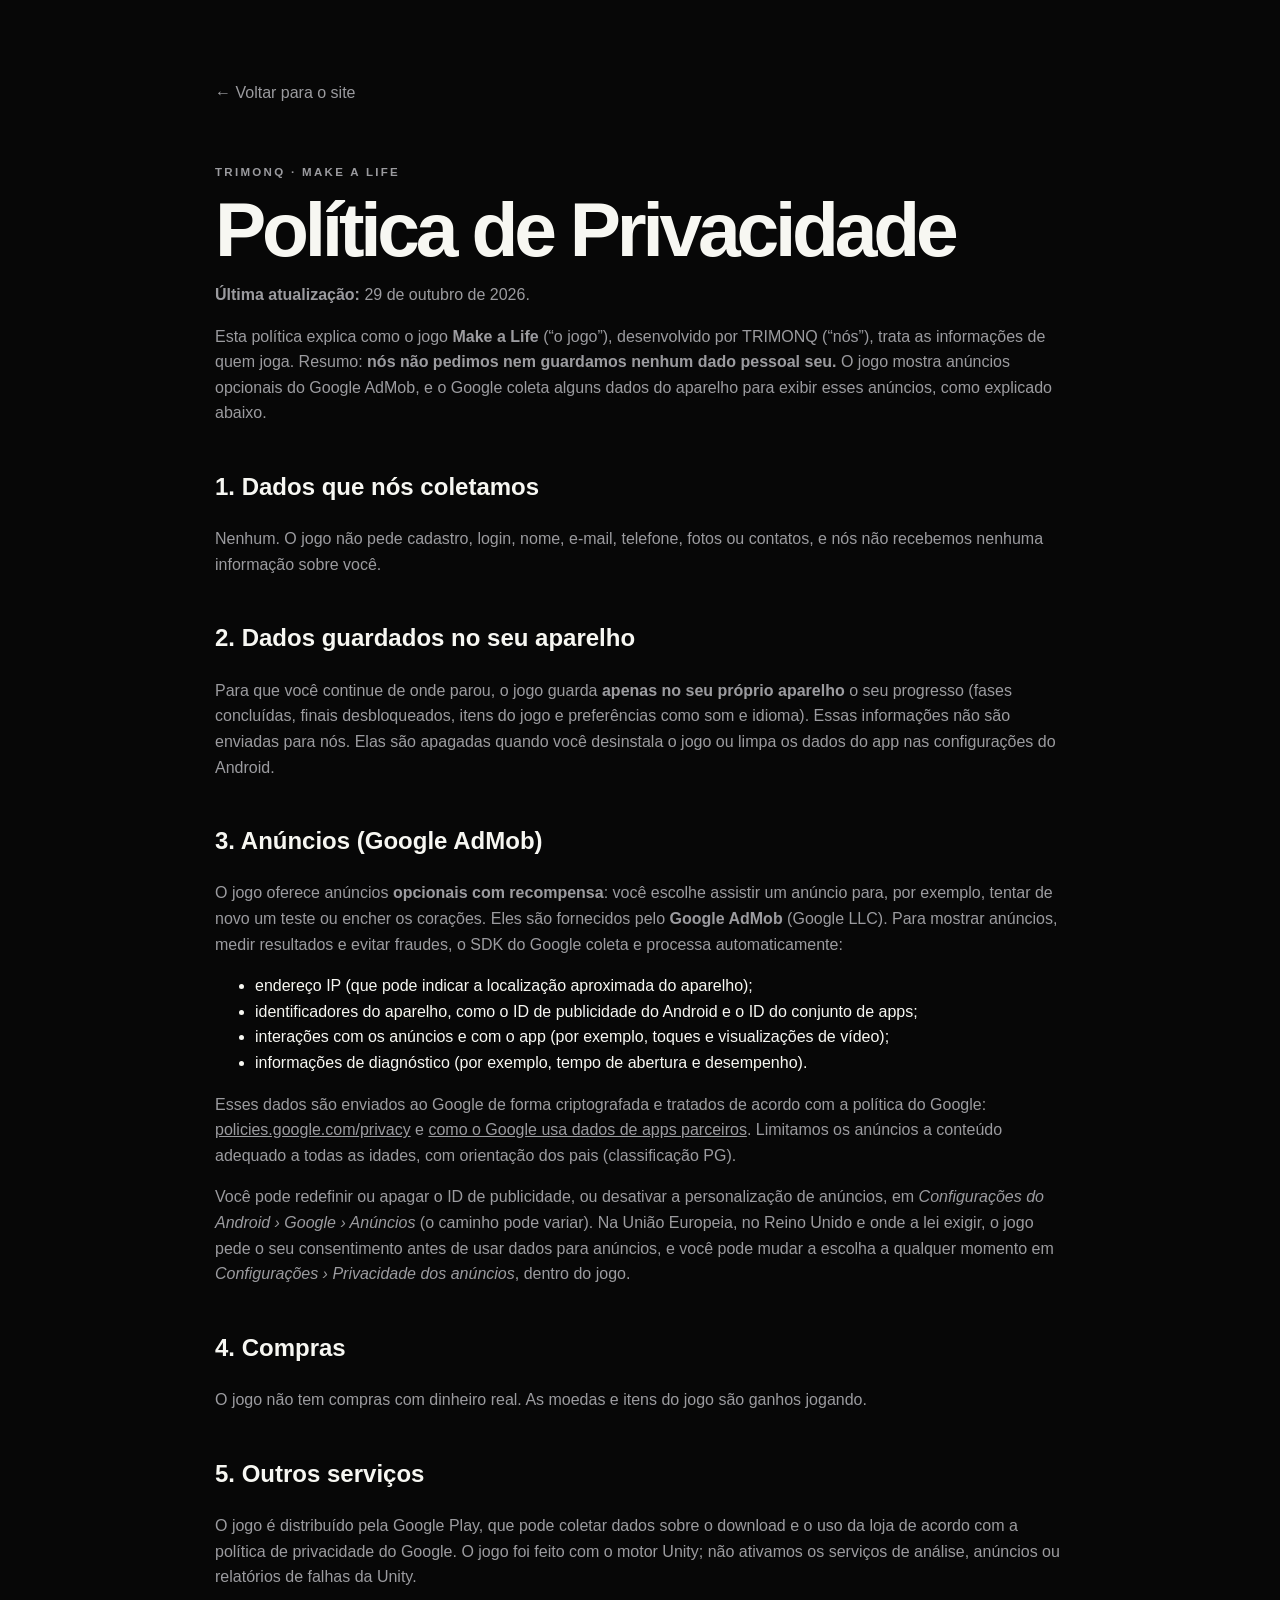
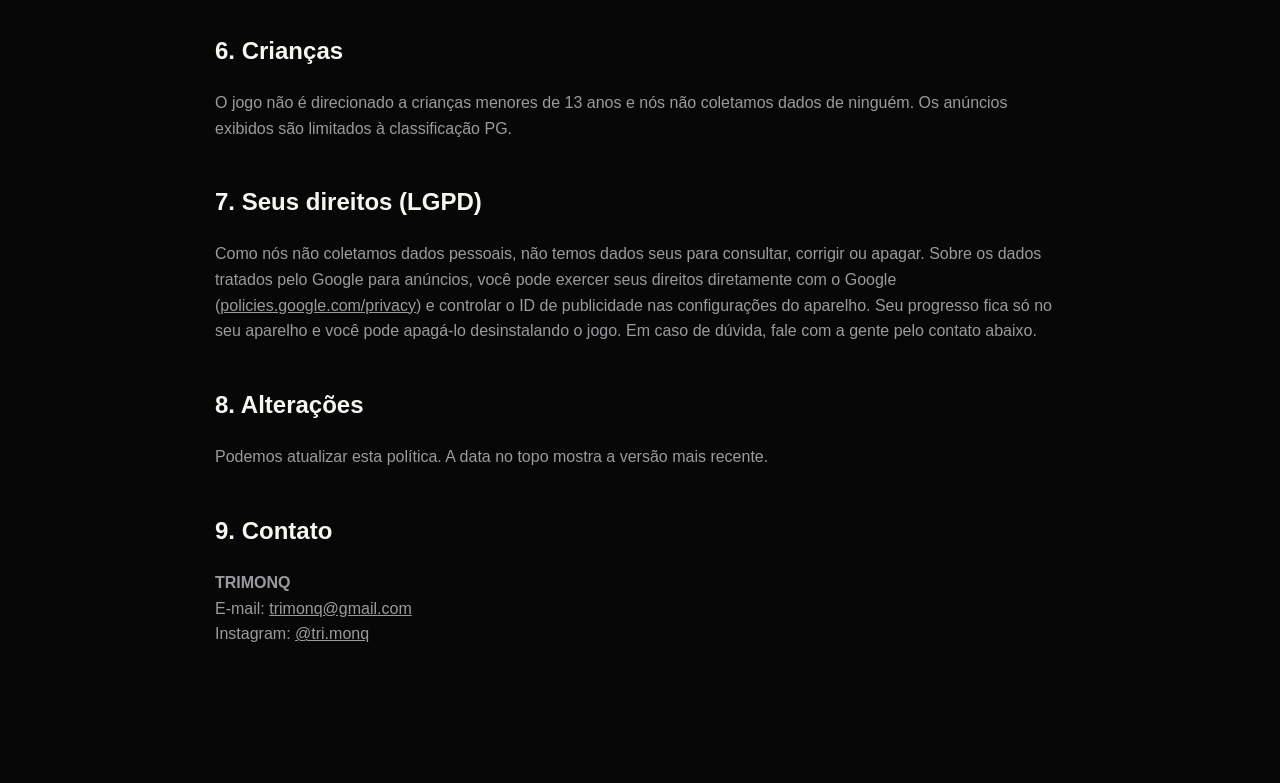
==== makealife-privacy.html @ 2dfb47d9 "Adiciona política de privacidade do Make a Life" ====
<!doctype html>
<html lang="pt-BR">
<head>
<meta charset="utf-8">
<meta name="viewport" content="width=device-width, initial-scale=1">
<title>Política de Privacidade — Make a Life — TRIMONQ</title>
<meta name="description" content="Política de Privacidade do jogo Make a Life, da TRIMONQ.">
<meta name="theme-color" content="#090909">
<link rel="stylesheet" href="styles.css">
</head>
<body>
<main class="page">
<a class="back" href="index.html">← Voltar para o site</a>
<p class="eyebrow">TRIMONQ · MAKE A LIFE</p>
<h1>Política de Privacidade</h1>

<p><strong>Última atualização:</strong> 29 de outubro de 2026.</p>

<p>Esta política explica como o jogo <strong>Make a Life</strong> (“o jogo”), desenvolvido por TRIMONQ (“nós”), trata as informações de quem joga. Resumo: <strong>nós não pedimos nem guardamos nenhum dado pessoal seu.</strong> O jogo mostra anúncios opcionais do Google AdMob, e o Google coleta alguns dados do aparelho para exibir esses anúncios, como explicado abaixo.</p>

<h2>1. Dados que nós coletamos</h2>
<p>Nenhum. O jogo não pede cadastro, login, nome, e-mail, telefone, fotos ou contatos, e nós não recebemos nenhuma informação sobre você.</p>

<h2>2. Dados guardados no seu aparelho</h2>
<p>Para que você continue de onde parou, o jogo guarda <strong>apenas no seu próprio aparelho</strong> o seu progresso (fases concluídas, finais desbloqueados, itens do jogo e preferências como som e idioma). Essas informações não são enviadas para nós. Elas são apagadas quando você desinstala o jogo ou limpa os dados do app nas configurações do Android.</p>

<h2>3. Anúncios (Google AdMob)</h2>
<p>O jogo oferece anúncios <strong>opcionais com recompensa</strong>: você escolhe assistir um anúncio para, por exemplo, tentar de novo um teste ou encher os corações. Eles são fornecidos pelo <strong>Google AdMob</strong> (Google LLC). Para mostrar anúncios, medir resultados e evitar fraudes, o SDK do Google coleta e processa automaticamente:</p>
<ul>
<li>endereço IP (que pode indicar a localização aproximada do aparelho);</li>
<li>identificadores do aparelho, como o ID de publicidade do Android e o ID do conjunto de apps;</li>
<li>interações com os anúncios e com o app (por exemplo, toques e visualizações de vídeo);</li>
<li>informações de diagnóstico (por exemplo, tempo de abertura e desempenho).</li>
</ul>
<p>Esses dados são enviados ao Google de forma criptografada e tratados de acordo com a política do Google: <a href="https://policies.google.com/privacy">policies.google.com/privacy</a> e <a href="https://policies.google.com/technologies/partner-sites">como o Google usa dados de apps parceiros</a>. Limitamos os anúncios a conteúdo adequado a todas as idades, com orientação dos pais (classificação PG).</p>
<p>Você pode redefinir ou apagar o ID de publicidade, ou desativar a personalização de anúncios, em <em>Configurações do Android › Google › Anúncios</em> (o caminho pode variar). Na União Europeia, no Reino Unido e onde a lei exigir, o jogo pede o seu consentimento antes de usar dados para anúncios, e você pode mudar a escolha a qualquer momento em <em>Configurações › Privacidade dos anúncios</em>, dentro do jogo.</p>

<h2>4. Compras</h2>
<p>O jogo não tem compras com dinheiro real. As moedas e itens do jogo são ganhos jogando.</p>

<h2>5. Outros serviços</h2>
<p>O jogo é distribuído pela Google Play, que pode coletar dados sobre o download e o uso da loja de acordo com a política de privacidade do Google. O jogo foi feito com o motor Unity; não ativamos os serviços de análise, anúncios ou relatórios de falhas da Unity.</p>

<h2>6. Crianças</h2>
<p>O jogo não é direcionado a crianças menores de 13 anos e nós não coletamos dados de ninguém. Os anúncios exibidos são limitados à classificação PG.</p>

<h2>7. Seus direitos (LGPD)</h2>
<p>Como nós não coletamos dados pessoais, não temos dados seus para consultar, corrigir ou apagar. Sobre os dados tratados pelo Google para anúncios, você pode exercer seus direitos diretamente com o Google (<a href="https://policies.google.com/privacy">policies.google.com/privacy</a>) e controlar o ID de publicidade nas configurações do aparelho. Seu progresso fica só no seu aparelho e você pode apagá-lo desinstalando o jogo. Em caso de dúvida, fale com a gente pelo contato abaixo.</p>

<h2>8. Alterações</h2>
<p>Podemos atualizar esta política. A data no topo mostra a versão mais recente.</p>

<h2>9. Contato</h2>
<p><strong>TRIMONQ</strong><br>
E-mail: <a href="mailto:trimonq@gmail.com">trimonq@gmail.com</a><br>
Instagram: <a href="https://instagram.com/tri.monq" target="_blank" rel="noopener noreferrer">@tri.monq</a></p>
</main>
</body>
</html>
---- styles.css ----
:root{--bg:#070707;--panel:#111114;--text:#f7f7f2;--muted:#9b9b9f;--line:#252529;--red:#ff1838;--max:1180px}
*{box-sizing:border-box}html{scroll-behavior:smooth}body{margin:0;background:var(--bg);color:var(--text);font-family:Arial,Helvetica,sans-serif;line-height:1.6}a{color:inherit}
.topbar{width:min(calc(100% - 40px),var(--max));margin:auto;min-height:86px;display:flex;align-items:center;justify-content:space-between;border-bottom:1px solid var(--line);gap:24px}.brand img{width:155px;display:block}nav{display:flex;gap:22px;align-items:center;flex-wrap:wrap}nav a{text-decoration:none;color:var(--muted);font-size:.9rem}nav a:hover{color:white}.pill{border:1px solid var(--line);padding:8px 12px;border-radius:999px}
.hero{min-height:calc(100vh - 86px);display:grid;place-items:center;padding:80px 20px 110px;position:relative;overflow:hidden}.glow{position:absolute;width:520px;height:520px;border-radius:50%;background:var(--red);filter:blur(130px);opacity:.11;right:-160px;top:40px}.hero-inner{position:relative;text-align:center;max-width:900px}.eyebrow{color:var(--red);letter-spacing:.2em;font-size:.72rem;font-weight:900}.hero-logo{width:min(680px,90vw);display:block;margin:20px auto 28px}h1{font-size:clamp(2.7rem,7vw,6.2rem);line-height:.95;letter-spacing:-.055em;margin:0}h1 span{color:transparent;-webkit-text-stroke:1px rgba(255,255,255,.72)}.lead{max-width:680px;margin:26px auto 0;color:var(--muted);font-size:1.08rem}.actions{display:flex;gap:12px;flex-wrap:wrap;justify-content:center;margin-top:30px}.btn{display:inline-flex;align-items:center;justify-content:center;min-height:50px;padding:0 22px;border:1px solid var(--line);border-radius:999px;text-decoration:none;font-weight:800}.primary{background:var(--red);border-color:var(--red)}
.section{width:min(calc(100% - 40px),var(--max));margin:auto;padding:100px 0;border-top:1px solid var(--line)}.section-title{display:flex;gap:18px;align-items:baseline;margin-bottom:50px}.section-title span{color:var(--red);font-weight:900;font-size:.76rem}.section-title h2,.social h2{margin:0;font-size:clamp(2.1rem,4vw,3.7rem);letter-spacing:-.04em}.grid-2{display:grid;grid-template-columns:1.15fr .85fr;gap:70px}.big{font-size:clamp(1.5rem,3vw,2.55rem);line-height:1.22;letter-spacing:-.03em;margin:0}.copy p,.project p,.social p,.contact p{color:var(--muted)}
.cards{display:grid;grid-template-columns:repeat(3,1fr);gap:16px}.cards article{min-height:280px;border:1px solid var(--line);background:var(--panel);border-radius:22px;padding:28px;display:flex;flex-direction:column}.cards b{color:var(--red);font-size:.72rem}.cards h3{margin:auto 0 12px;font-size:1.55rem;line-height:1.1}.cards p{margin:0;color:var(--muted)}
.project{border:1px solid var(--line);border-radius:28px;background:radial-gradient(circle at 88% 50%,rgba(255,24,56,.14),transparent 30%),var(--panel);padding:44px;display:grid;grid-template-columns:1fr .4fr;gap:30px;align-items:center}.project h3{font-size:clamp(2rem,4vw,3.7rem);line-height:1.03;letter-spacing:-.045em;margin:0 0 14px}.project a{text-decoration:none;font-weight:800}.orb{width:200px;height:200px;border-radius:50%;border:1px solid #442027;display:grid;place-items:center;font-size:3.5rem;font-weight:900;color:var(--red);box-shadow:0 0 70px rgba(255,24,56,.12)}
.social{display:grid;grid-template-columns:1fr .8fr;gap:50px;align-items:center}.insta-card{min-height:130px;border:1px solid var(--line);border-radius:22px;background:var(--panel);padding:26px;display:flex;align-items:center;gap:18px;text-decoration:none}.insta-card>span{width:52px;height:52px;border-radius:15px;background:var(--red);display:grid;place-items:center;font-size:2rem}.insta-card small{display:block;color:var(--muted);letter-spacing:.15em}.insta-card strong{font-size:1.25rem}.insta-card i{margin-left:auto;font-size:1.5rem}
.contact{border:1px solid var(--line);border-radius:26px;background:var(--panel);padding:38px;display:flex;align-items:center;justify-content:space-between;gap:30px}.contact h3{font-size:2rem;margin:0}.contact .actions{margin-top:0;justify-content:flex-end}
footer{width:min(calc(100% - 40px),var(--max));margin:auto;padding:42px 0 55px;border-top:1px solid var(--line);display:grid;grid-template-columns:1fr auto auto;gap:24px;align-items:center;color:var(--muted);font-size:.84rem}footer img{width:120px}footer a{text-decoration:none}
.page{width:min(calc(100% - 40px),850px);margin:auto;padding:80px 0 120px}.page h1{font-size:clamp(2.5rem,6vw,4.8rem)}.page h2{margin-top:42px}.page p{color:var(--muted)}.back{display:inline-block;margin-bottom:46px;text-decoration:none;color:var(--muted)}
@media(max-width:900px){nav a:not(.pill){display:none}.grid-2,.social,.project{grid-template-columns:1fr}.cards{grid-template-columns:1fr}.cards article{min-height:210px}.orb{width:140px;height:140px;font-size:2.6rem}footer{grid-template-columns:1fr}.contact{flex-direction:column;align-items:flex-start}.contact .actions{justify-content:flex-start}}
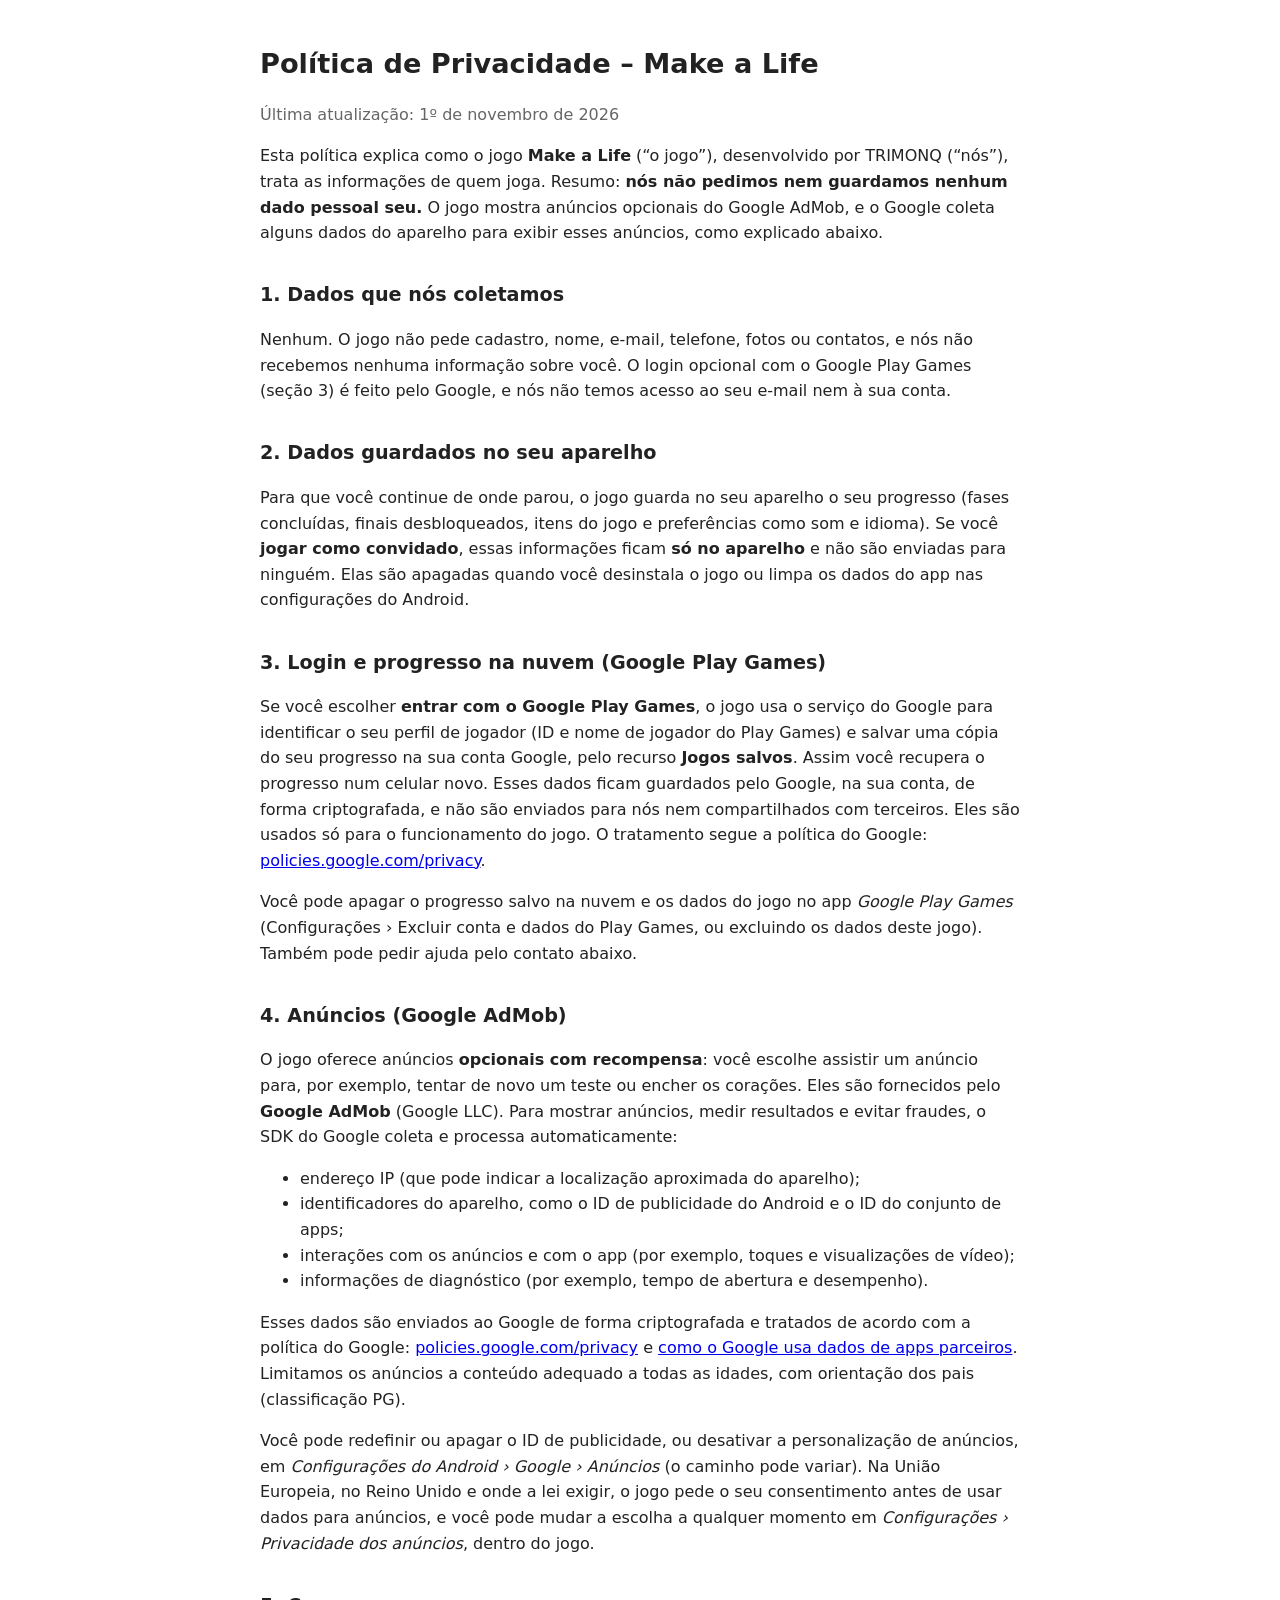
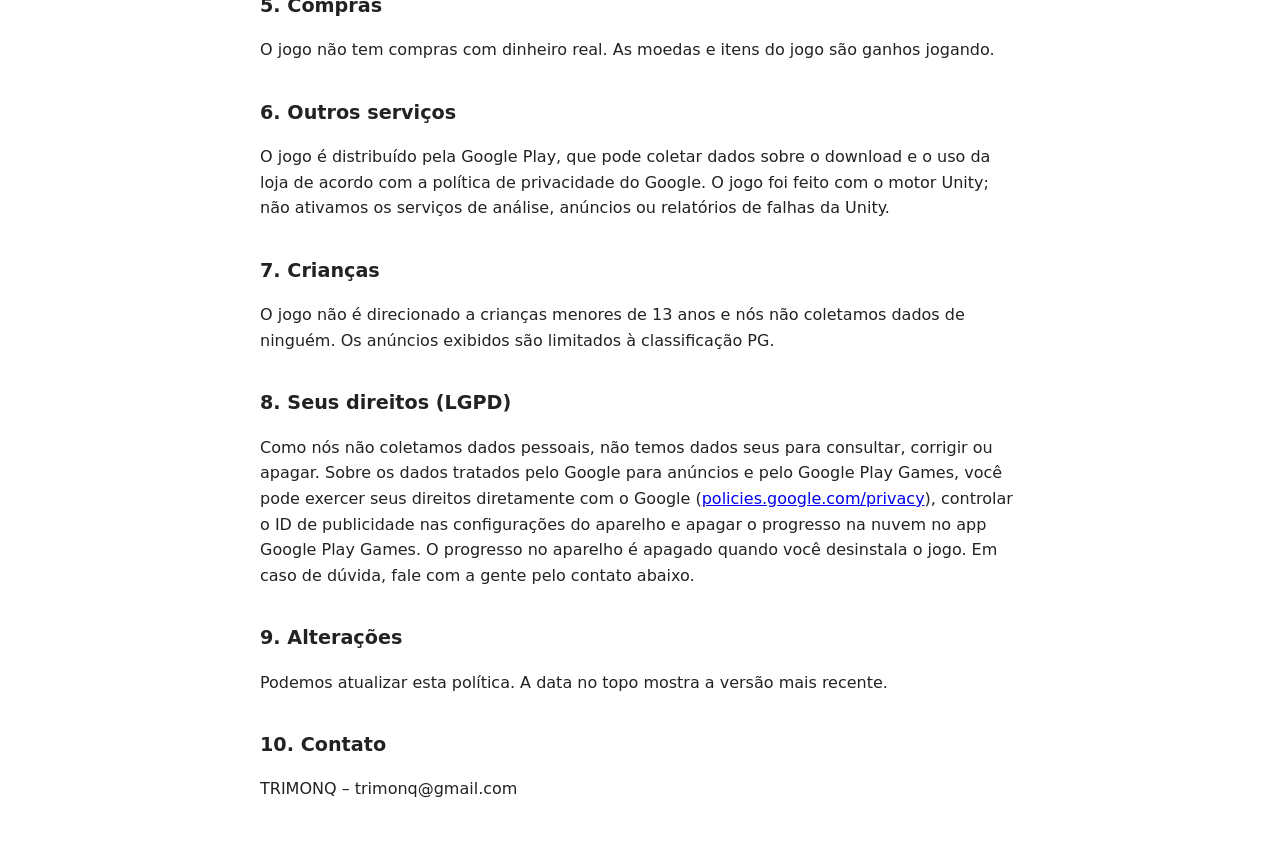
==== commit f1c1d154: "Make a Life: politica com login do Google Play Games" ====
--- a/makealife-privacy.html
+++ b/makealife-privacy.html
@@ -3,57 +3,58 @@
 <head>
 <meta charset="utf-8">
 <meta name="viewport" content="width=device-width, initial-scale=1">
-<title>Política de Privacidade — Make a Life — TRIMONQ</title>
-<meta name="description" content="Política de Privacidade do jogo Make a Life, da TRIMONQ.">
-<meta name="theme-color" content="#090909">
-<link rel="stylesheet" href="styles.css">
+<title>Make a Life – Política de Privacidade</title>
+<style>
+  body { font-family: system-ui, -apple-system, "Segoe UI", Roboto, sans-serif; max-width: 760px; margin: 0 auto; padding: 24px 16px 48px; line-height: 1.6; color: #222; background: #fff; }
+  h1 { font-size: 1.7em; margin-bottom: .2em; }
+  h2 { font-size: 1.2em; margin-top: 1.8em; }
+  .data { color: #666; }
+</style>
 </head>
 <body>
-<main class="page">
-<a class="back" href="index.html">← Voltar para o site</a>
-<p class="eyebrow">TRIMONQ · MAKE A LIFE</p>
-<h1>Política de Privacidade</h1>
 
-<p><strong>Última atualização:</strong> 29 de outubro de 2026.</p>
+<h1>Política de Privacidade – Make a Life</h1>
+<p class="data">Última atualização: 1º de novembro de 2026</p>
 
 <p>Esta política explica como o jogo <strong>Make a Life</strong> (“o jogo”), desenvolvido por TRIMONQ (“nós”), trata as informações de quem joga. Resumo: <strong>nós não pedimos nem guardamos nenhum dado pessoal seu.</strong> O jogo mostra anúncios opcionais do Google AdMob, e o Google coleta alguns dados do aparelho para exibir esses anúncios, como explicado abaixo.</p>
 
 <h2>1. Dados que nós coletamos</h2>
-<p>Nenhum. O jogo não pede cadastro, login, nome, e-mail, telefone, fotos ou contatos, e nós não recebemos nenhuma informação sobre você.</p>
+<p>Nenhum. O jogo não pede cadastro, nome, e-mail, telefone, fotos ou contatos, e nós não recebemos nenhuma informação sobre você. O login opcional com o Google Play Games (seção 3) é feito pelo Google, e nós não temos acesso ao seu e-mail nem à sua conta.</p>
 
 <h2>2. Dados guardados no seu aparelho</h2>
-<p>Para que você continue de onde parou, o jogo guarda <strong>apenas no seu próprio aparelho</strong> o seu progresso (fases concluídas, finais desbloqueados, itens do jogo e preferências como som e idioma). Essas informações não são enviadas para nós. Elas são apagadas quando você desinstala o jogo ou limpa os dados do app nas configurações do Android.</p>
+<p>Para que você continue de onde parou, o jogo guarda no seu aparelho o seu progresso (fases concluídas, finais desbloqueados, itens do jogo e preferências como som e idioma). Se você <strong>jogar como convidado</strong>, essas informações ficam <strong>só no aparelho</strong> e não são enviadas para ninguém. Elas são apagadas quando você desinstala o jogo ou limpa os dados do app nas configurações do Android.</p>
 
-<h2>3. Anúncios (Google AdMob)</h2>
+<h2>3. Login e progresso na nuvem (Google Play Games)</h2>
+<p>Se você escolher <strong>entrar com o Google Play Games</strong>, o jogo usa o serviço do Google para identificar o seu perfil de jogador (ID e nome de jogador do Play Games) e salvar uma cópia do seu progresso na sua conta Google, pelo recurso <strong>Jogos salvos</strong>. Assim você recupera o progresso num celular novo. Esses dados ficam guardados pelo Google, na sua conta, de forma criptografada, e não são enviados para nós nem compartilhados com terceiros. Eles são usados só para o funcionamento do jogo. O tratamento segue a política do Google: <a href="https://policies.google.com/privacy">policies.google.com/privacy</a>.</p>
+<p>Você pode apagar o progresso salvo na nuvem e os dados do jogo no app <em>Google Play Games</em> (Configurações › Excluir conta e dados do Play Games, ou excluindo os dados deste jogo). Também pode pedir ajuda pelo contato abaixo.</p>
+
+<h2>4. Anúncios (Google AdMob)</h2>
 <p>O jogo oferece anúncios <strong>opcionais com recompensa</strong>: você escolhe assistir um anúncio para, por exemplo, tentar de novo um teste ou encher os corações. Eles são fornecidos pelo <strong>Google AdMob</strong> (Google LLC). Para mostrar anúncios, medir resultados e evitar fraudes, o SDK do Google coleta e processa automaticamente:</p>
 <ul>
-<li>endereço IP (que pode indicar a localização aproximada do aparelho);</li>
-<li>identificadores do aparelho, como o ID de publicidade do Android e o ID do conjunto de apps;</li>
-<li>interações com os anúncios e com o app (por exemplo, toques e visualizações de vídeo);</li>
-<li>informações de diagnóstico (por exemplo, tempo de abertura e desempenho).</li>
+  <li>endereço IP (que pode indicar a localização aproximada do aparelho);</li>
+  <li>identificadores do aparelho, como o ID de publicidade do Android e o ID do conjunto de apps;</li>
+  <li>interações com os anúncios e com o app (por exemplo, toques e visualizações de vídeo);</li>
+  <li>informações de diagnóstico (por exemplo, tempo de abertura e desempenho).</li>
 </ul>
 <p>Esses dados são enviados ao Google de forma criptografada e tratados de acordo com a política do Google: <a href="https://policies.google.com/privacy">policies.google.com/privacy</a> e <a href="https://policies.google.com/technologies/partner-sites">como o Google usa dados de apps parceiros</a>. Limitamos os anúncios a conteúdo adequado a todas as idades, com orientação dos pais (classificação PG).</p>
 <p>Você pode redefinir ou apagar o ID de publicidade, ou desativar a personalização de anúncios, em <em>Configurações do Android › Google › Anúncios</em> (o caminho pode variar). Na União Europeia, no Reino Unido e onde a lei exigir, o jogo pede o seu consentimento antes de usar dados para anúncios, e você pode mudar a escolha a qualquer momento em <em>Configurações › Privacidade dos anúncios</em>, dentro do jogo.</p>
 
-<h2>4. Compras</h2>
+<h2>5. Compras</h2>
 <p>O jogo não tem compras com dinheiro real. As moedas e itens do jogo são ganhos jogando.</p>
 
-<h2>5. Outros serviços</h2>
+<h2>6. Outros serviços</h2>
 <p>O jogo é distribuído pela Google Play, que pode coletar dados sobre o download e o uso da loja de acordo com a política de privacidade do Google. O jogo foi feito com o motor Unity; não ativamos os serviços de análise, anúncios ou relatórios de falhas da Unity.</p>
 
-<h2>6. Crianças</h2>
+<h2>7. Crianças</h2>
 <p>O jogo não é direcionado a crianças menores de 13 anos e nós não coletamos dados de ninguém. Os anúncios exibidos são limitados à classificação PG.</p>
 
-<h2>7. Seus direitos (LGPD)</h2>
-<p>Como nós não coletamos dados pessoais, não temos dados seus para consultar, corrigir ou apagar. Sobre os dados tratados pelo Google para anúncios, você pode exercer seus direitos diretamente com o Google (<a href="https://policies.google.com/privacy">policies.google.com/privacy</a>) e controlar o ID de publicidade nas configurações do aparelho. Seu progresso fica só no seu aparelho e você pode apagá-lo desinstalando o jogo. Em caso de dúvida, fale com a gente pelo contato abaixo.</p>
+<h2>8. Seus direitos (LGPD)</h2>
+<p>Como nós não coletamos dados pessoais, não temos dados seus para consultar, corrigir ou apagar. Sobre os dados tratados pelo Google para anúncios e pelo Google Play Games, você pode exercer seus direitos diretamente com o Google (<a href="https://policies.google.com/privacy">policies.google.com/privacy</a>), controlar o ID de publicidade nas configurações do aparelho e apagar o progresso na nuvem no app Google Play Games. O progresso no aparelho é apagado quando você desinstala o jogo. Em caso de dúvida, fale com a gente pelo contato abaixo.</p>
 
-<h2>8. Alterações</h2>
+<h2>9. Alterações</h2>
 <p>Podemos atualizar esta política. A data no topo mostra a versão mais recente.</p>
 
-<h2>9. Contato</h2>
-<p><strong>TRIMONQ</strong><br>
-E-mail: <a href="mailto:trimonq@gmail.com">trimonq@gmail.com</a><br>
-Instagram: <a href="https://instagram.com/tri.monq" target="_blank" rel="noopener noreferrer">@tri.monq</a></p>
-</main>
+<h2>10. Contato</h2>
+<p>TRIMONQ – trimonq@gmail.com</p>
 </body>
 </html>
